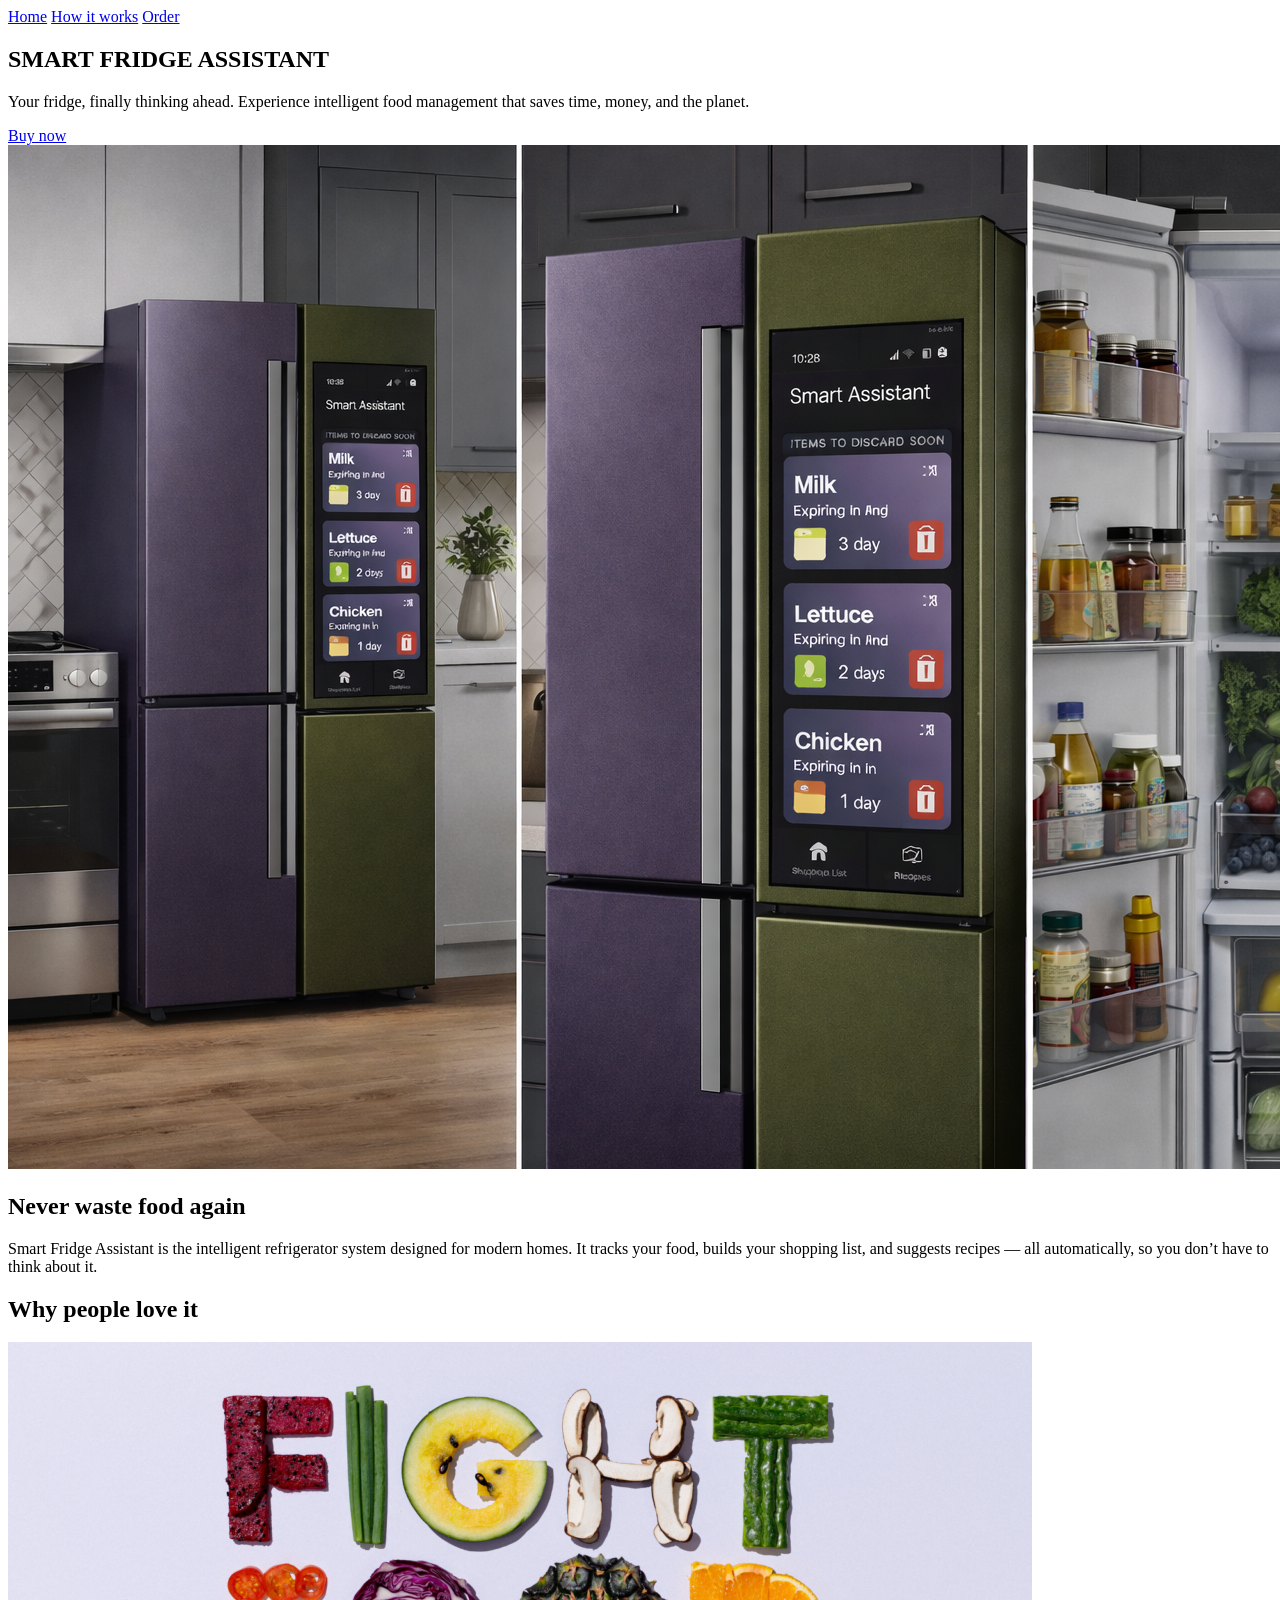
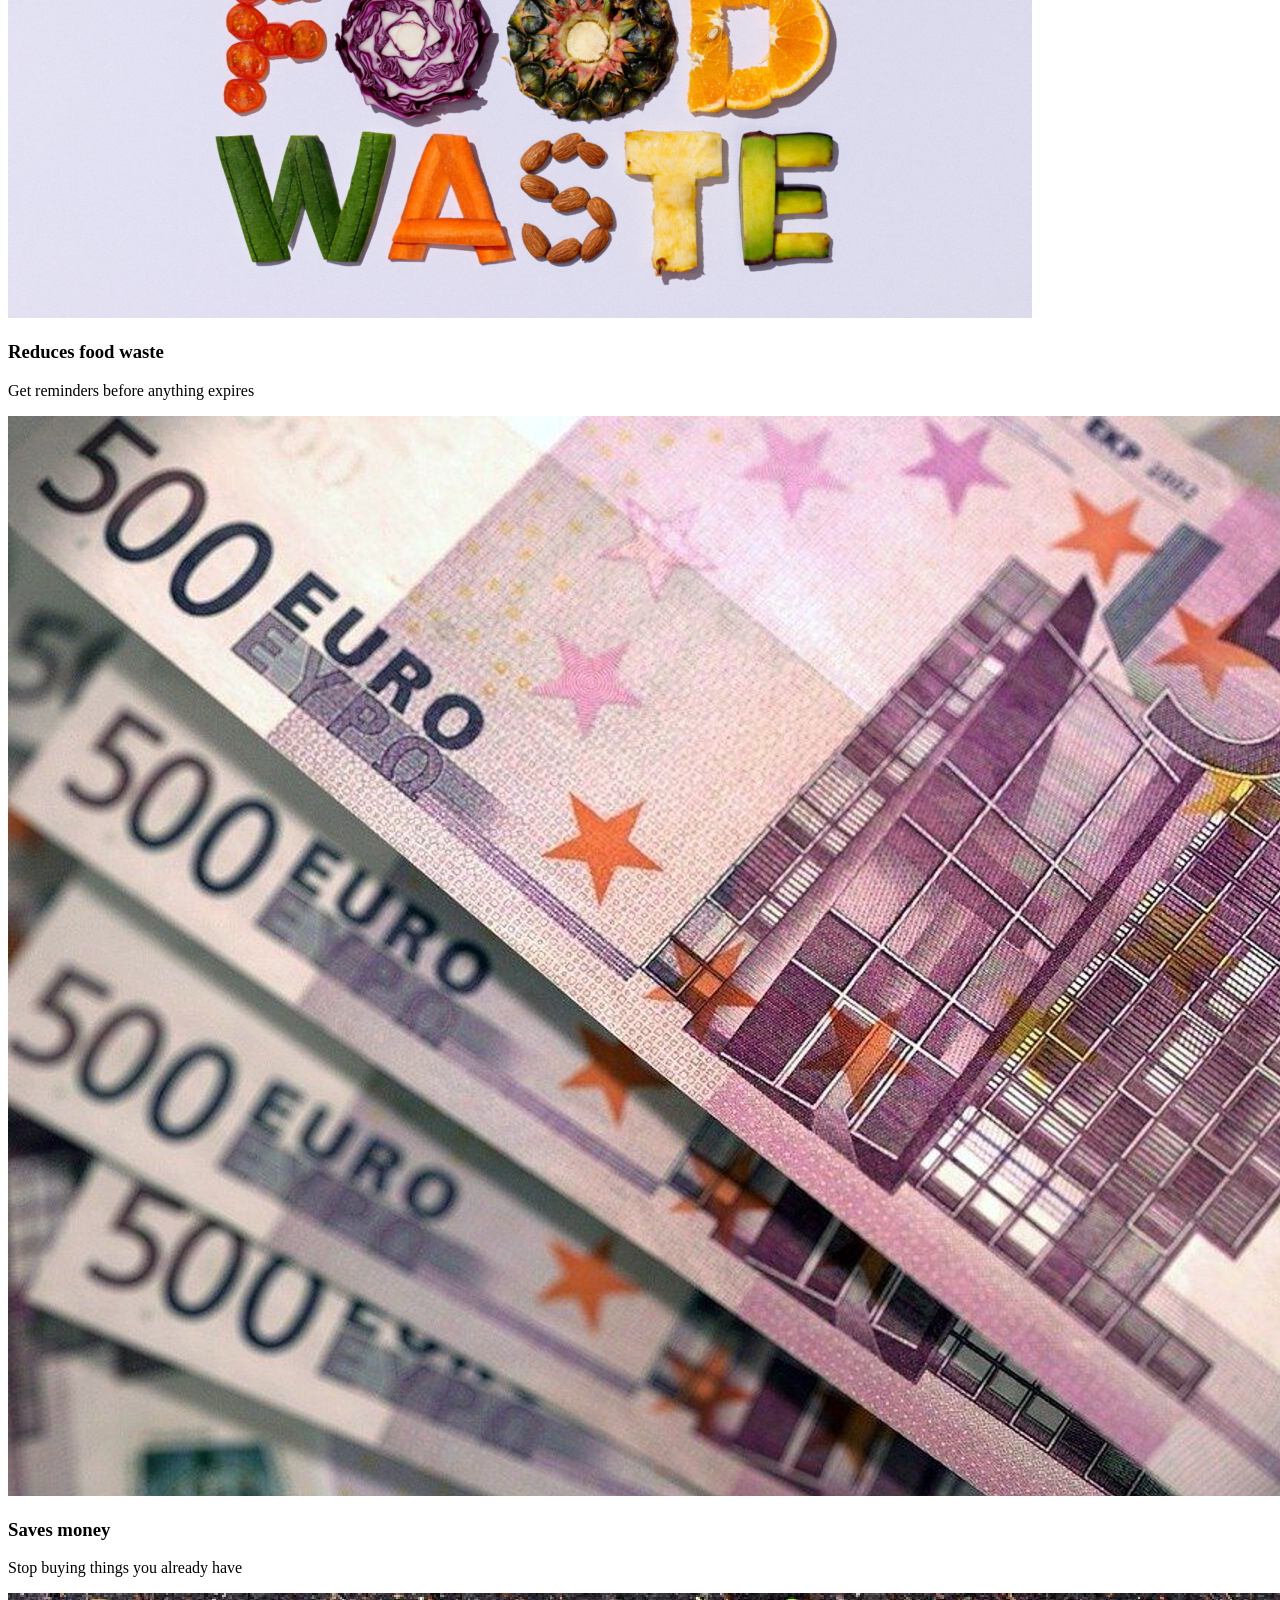
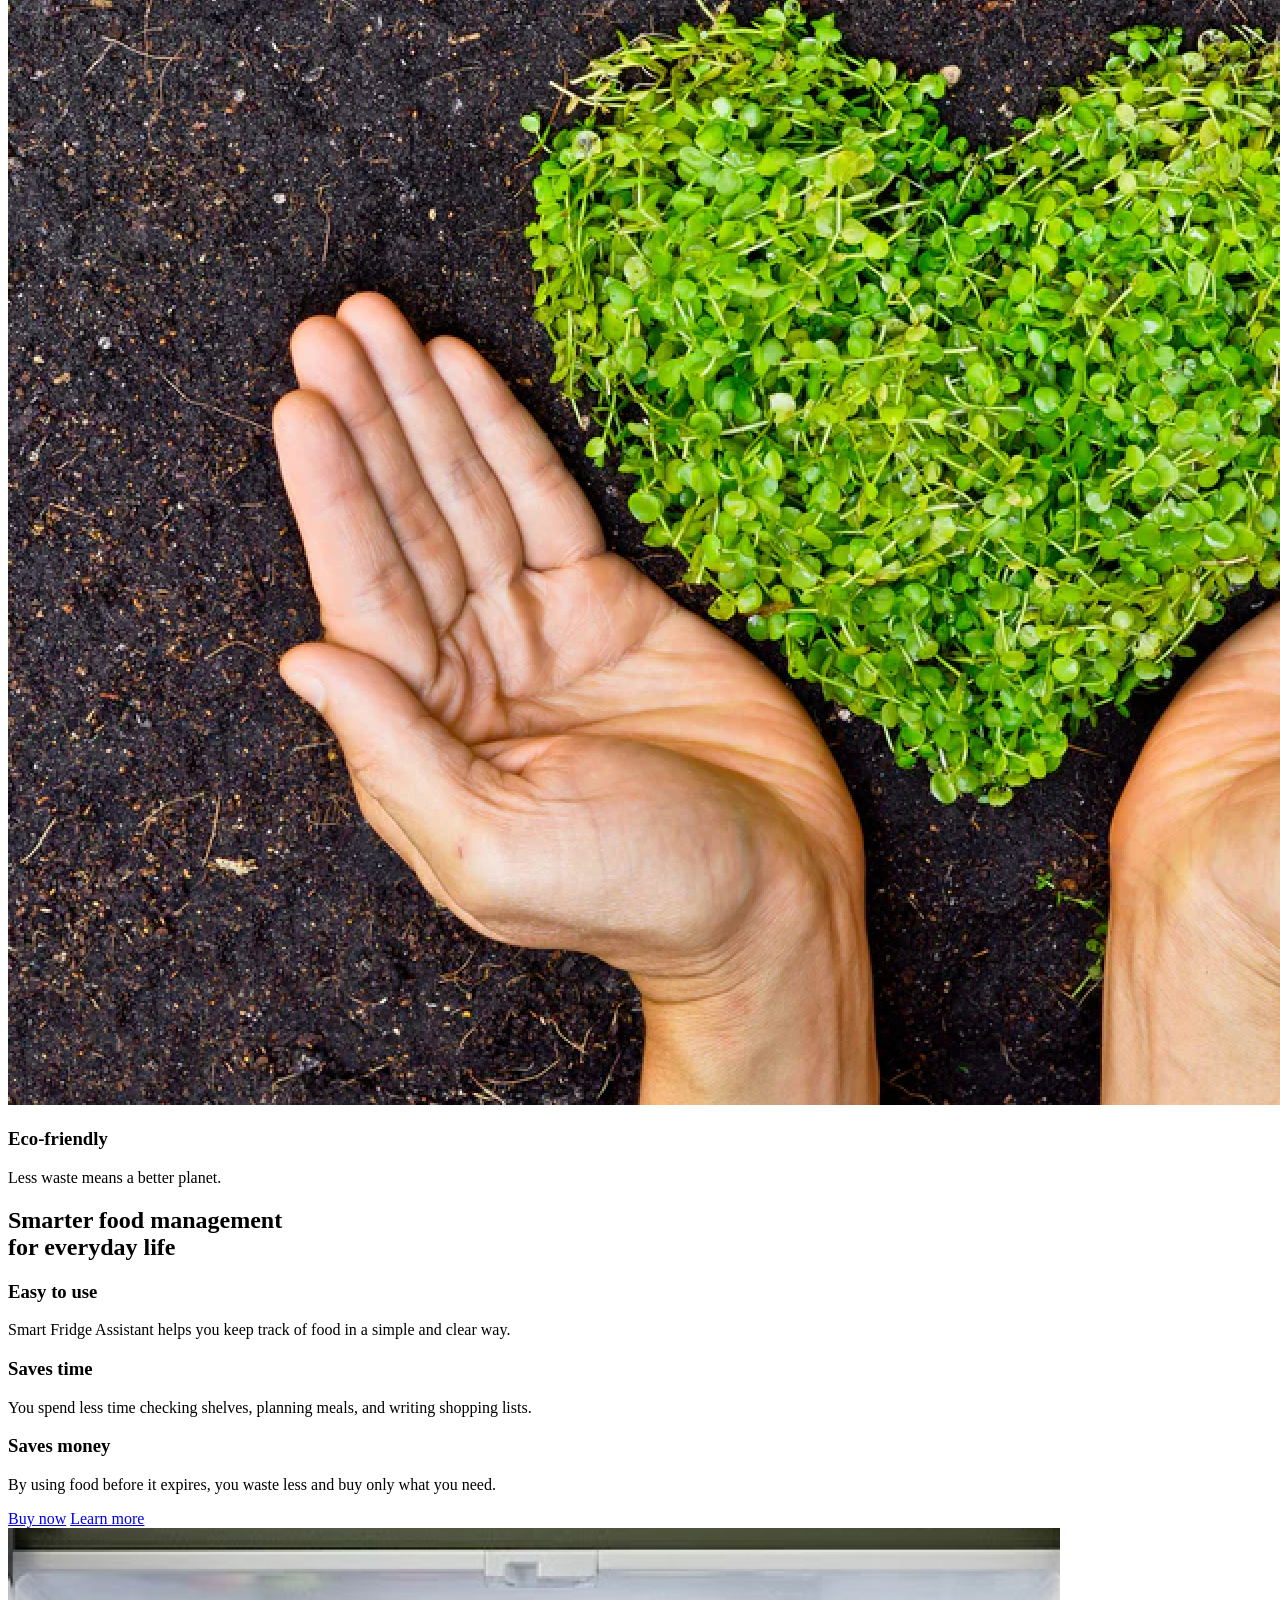
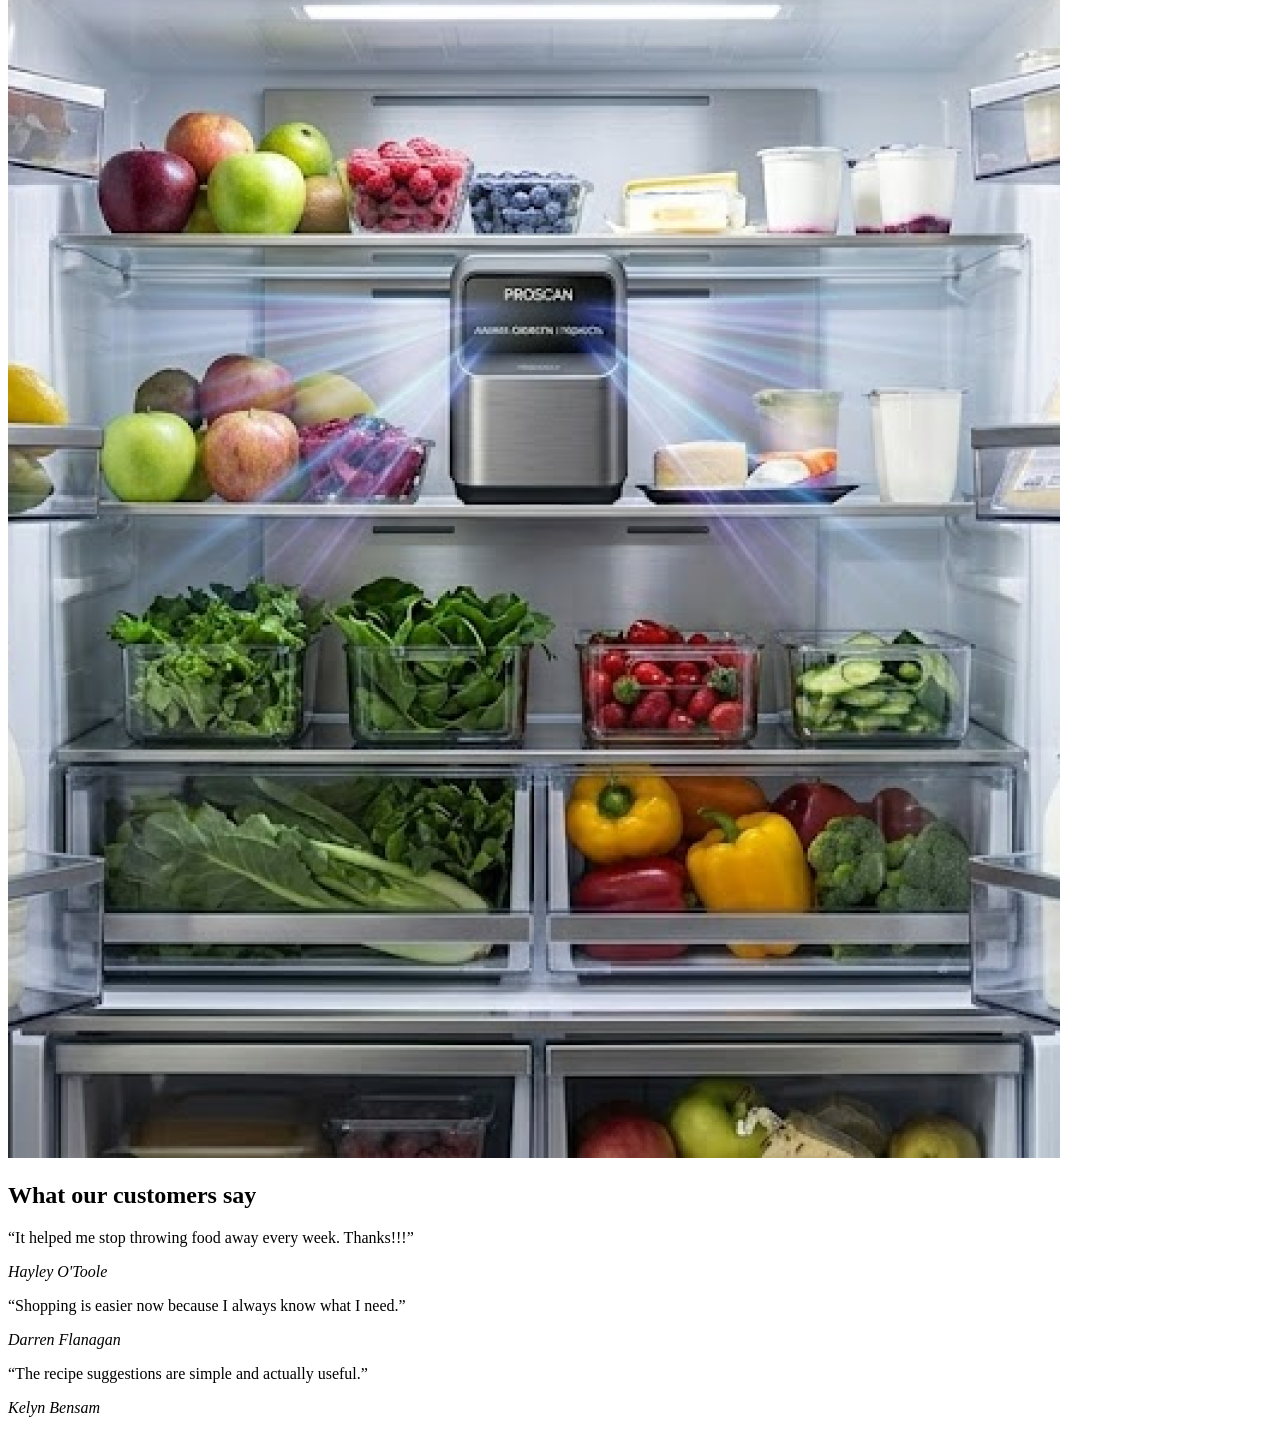
==== index.html @ 341b40de "Add files via upload" ====
<!DOCTYPE html>
<html lang="en">
<head>
  <meta charset="UTF-8" />
  <meta name="viewport" content="width=device-width, initial-scale=1.0" />
  <title>Smart Fridge Assistant</title>
  <link rel="stylesheet" href="style.css" />
</head>
<body>
  <!--Navigation bar-->
  <header class="navbar">
  <div class="nav-links">
    <a href="index.html">Home</a>
    <a href="features.html">How it works</a>
    <a href="order.html">Order</a>
  </div>
</header>

  <!-- Block 1 Hero Section-->
  <section class="hero">
    <div class="content">
      <h1 class="title1">SMART FRIDGE ASSISTANT</h1>

      <p class="description">
        Your fridge, finally thinking ahead. Experience intelligent food
        management that saves time, money, and the planet.
      </p>

      <a href="order.html" class="button button-dark">Buy now</a>
    </div>

    <div class="hero-image">
      <img src="Assets/Photo1.png" alt="Smart Fridge Assistant" />
    </div>
  </section>

  <!-- Block 2 Features section-->
  <section class="features">
    <div class="content intro-text">
      <h2 class="section-heading">Never waste food again</h2>
      <p class="description">
        Smart Fridge Assistant is the intelligent refrigerator system designed for modern homes.
        It tracks your food, builds your shopping list, and suggests recipes — all automatically,
        so you don’t have to think about it.
      </p>
    </div>

    <h2 class="title">Why people love it</h2>

    <div class="features-grid">
      <div class="feature-card">
        <img src="Assets/food.png" alt="Food waste" />
        <h3>Reduces food waste</h3>
        <p>Get reminders before anything expires</p>
      </div>

      <div class="feature-card">
        <img src="Assets/money.jpg" alt="Money saving" />
        <h3>Saves money</h3>
        <p>Stop buying things you already have</p>
      </div>

      <div class="feature-card">
        <img src="Assets/eco.png" alt="Eco friendly" />
        <h3>Eco-friendly</h3>
        <p>Less waste means a better planet.</p>
      </div>
    </div>
  </section>

  <!-- Block 3 Information section-->
  <section class="info-block">
    <div class="content">
      <h2 class="section-heading">Smarter food management<br> for everyday life</h2>

      <div class="info-item">
        <h3>Easy to use</h3>
        <p class="description">
          Smart Fridge Assistant helps you keep track of food in a simple and clear way.
        </p>
      </div>

      <div class="info-item">
        <h3>Saves time</h3>
        <p class="description">
          You spend less time checking shelves, planning meals, and writing shopping lists.
        </p>
      </div>

      <div class="info-item">
        <h3>Saves money</h3>
        <p class="description">
          By using food before it expires, you waste less and buy only what you need.
        </p>
      </div>

      <div class="buttons-row">
        <a href="order.html" class="button button-dark">Buy now</a>
        <a href="features.html" class="button button-light">Learn more</a>
      </div>
    </div>

    <div class="hero-image">
      <img src="Assets/Photo4.png" alt="Smart fridge interior" />
    </div>
  </section>

  <!-- Block 4 Reviews section-->
<section class="reviews">
  <h2 class="title">What our customers say</h2>

  <div class="reviews-grid">
    <div class="review-card">
      <p class="review-text">
        “It helped me stop throwing food away every week. Thanks!!!”
      </p>
      <p class="review-name"><i>Hayley O'Toole</i></p>
    </div>

    <div class="review-card">
      <p class="review-text">
        “Shopping is easier now because I always know what I need.”
      </p>
      <p class="review-name"><i>Darren Flanagan</i></p>
    </div>

    <div class="review-card">
      <p class="review-text">
        “The recipe suggestions are simple and actually useful.”
      </p>
      <p class="review-name"><i>Kelyn Bensam</i></p>
    </div>
  </div>
</section>

</body>
</html>
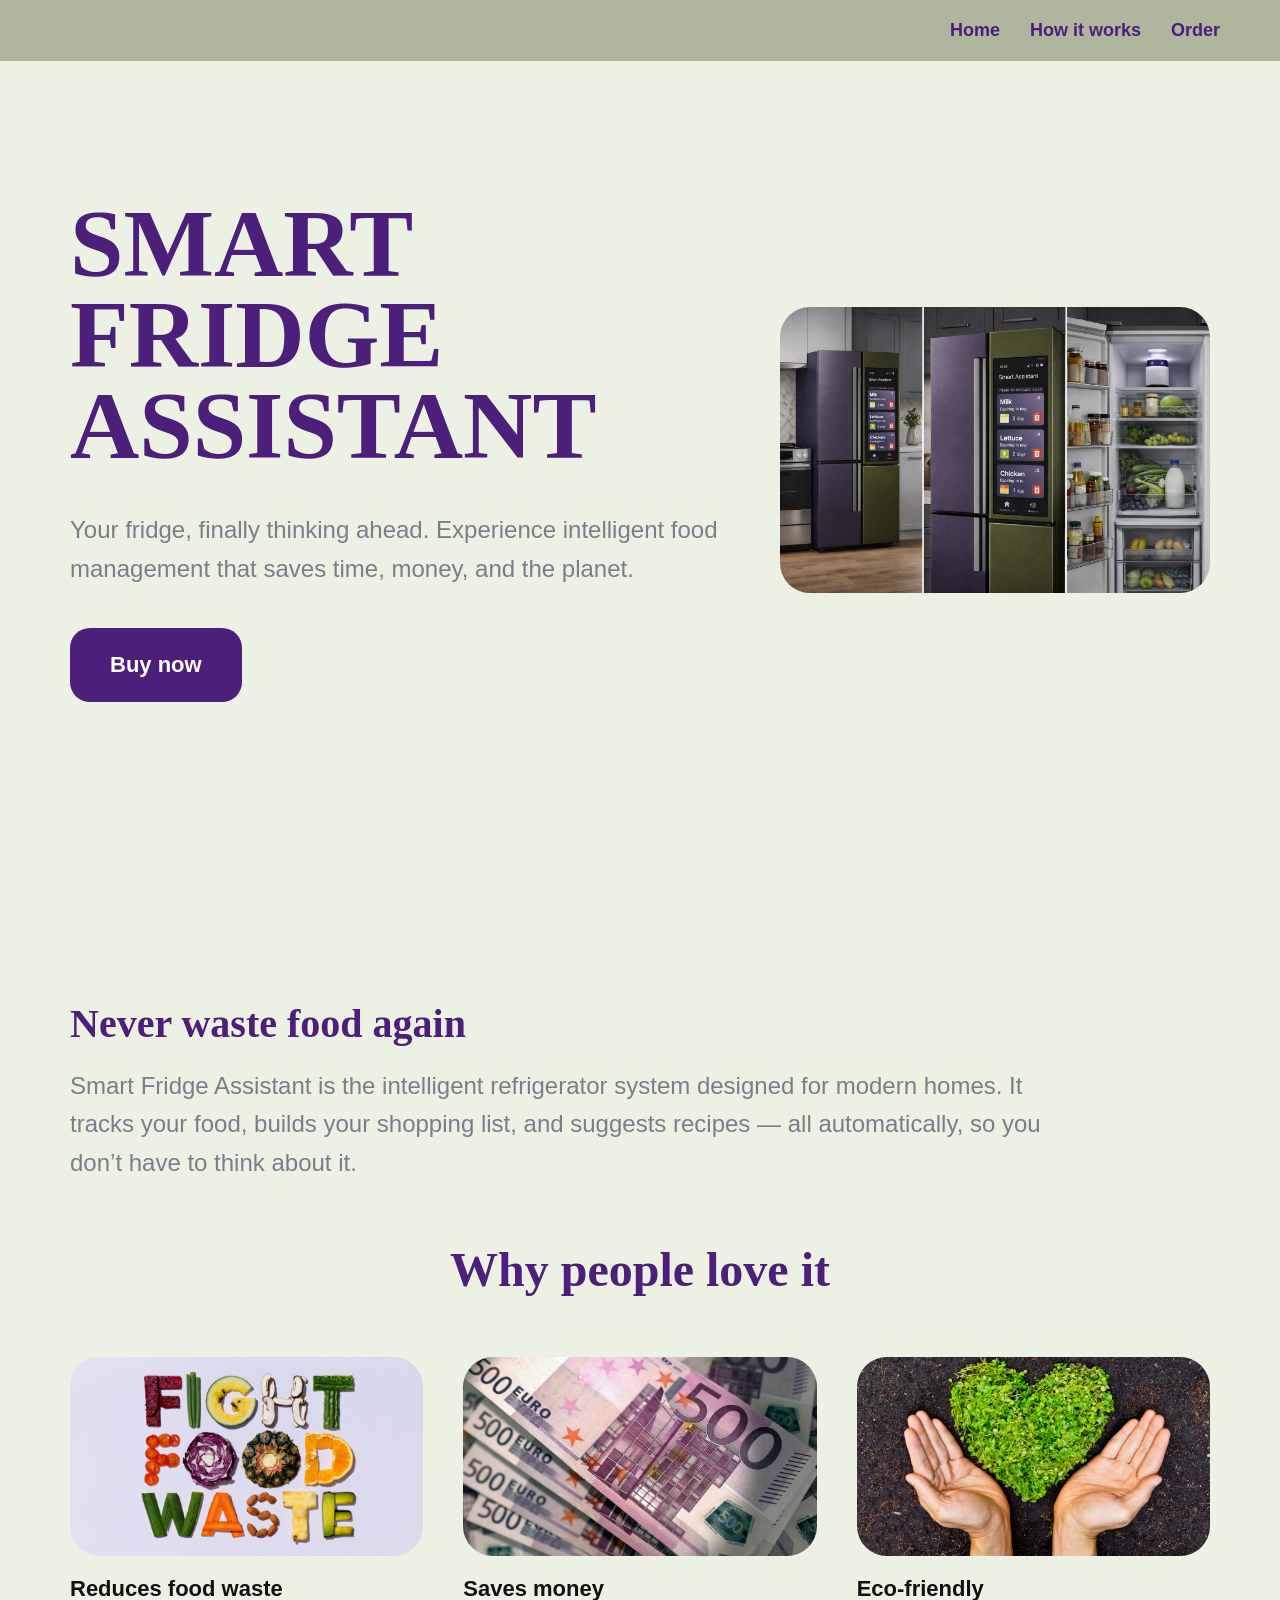
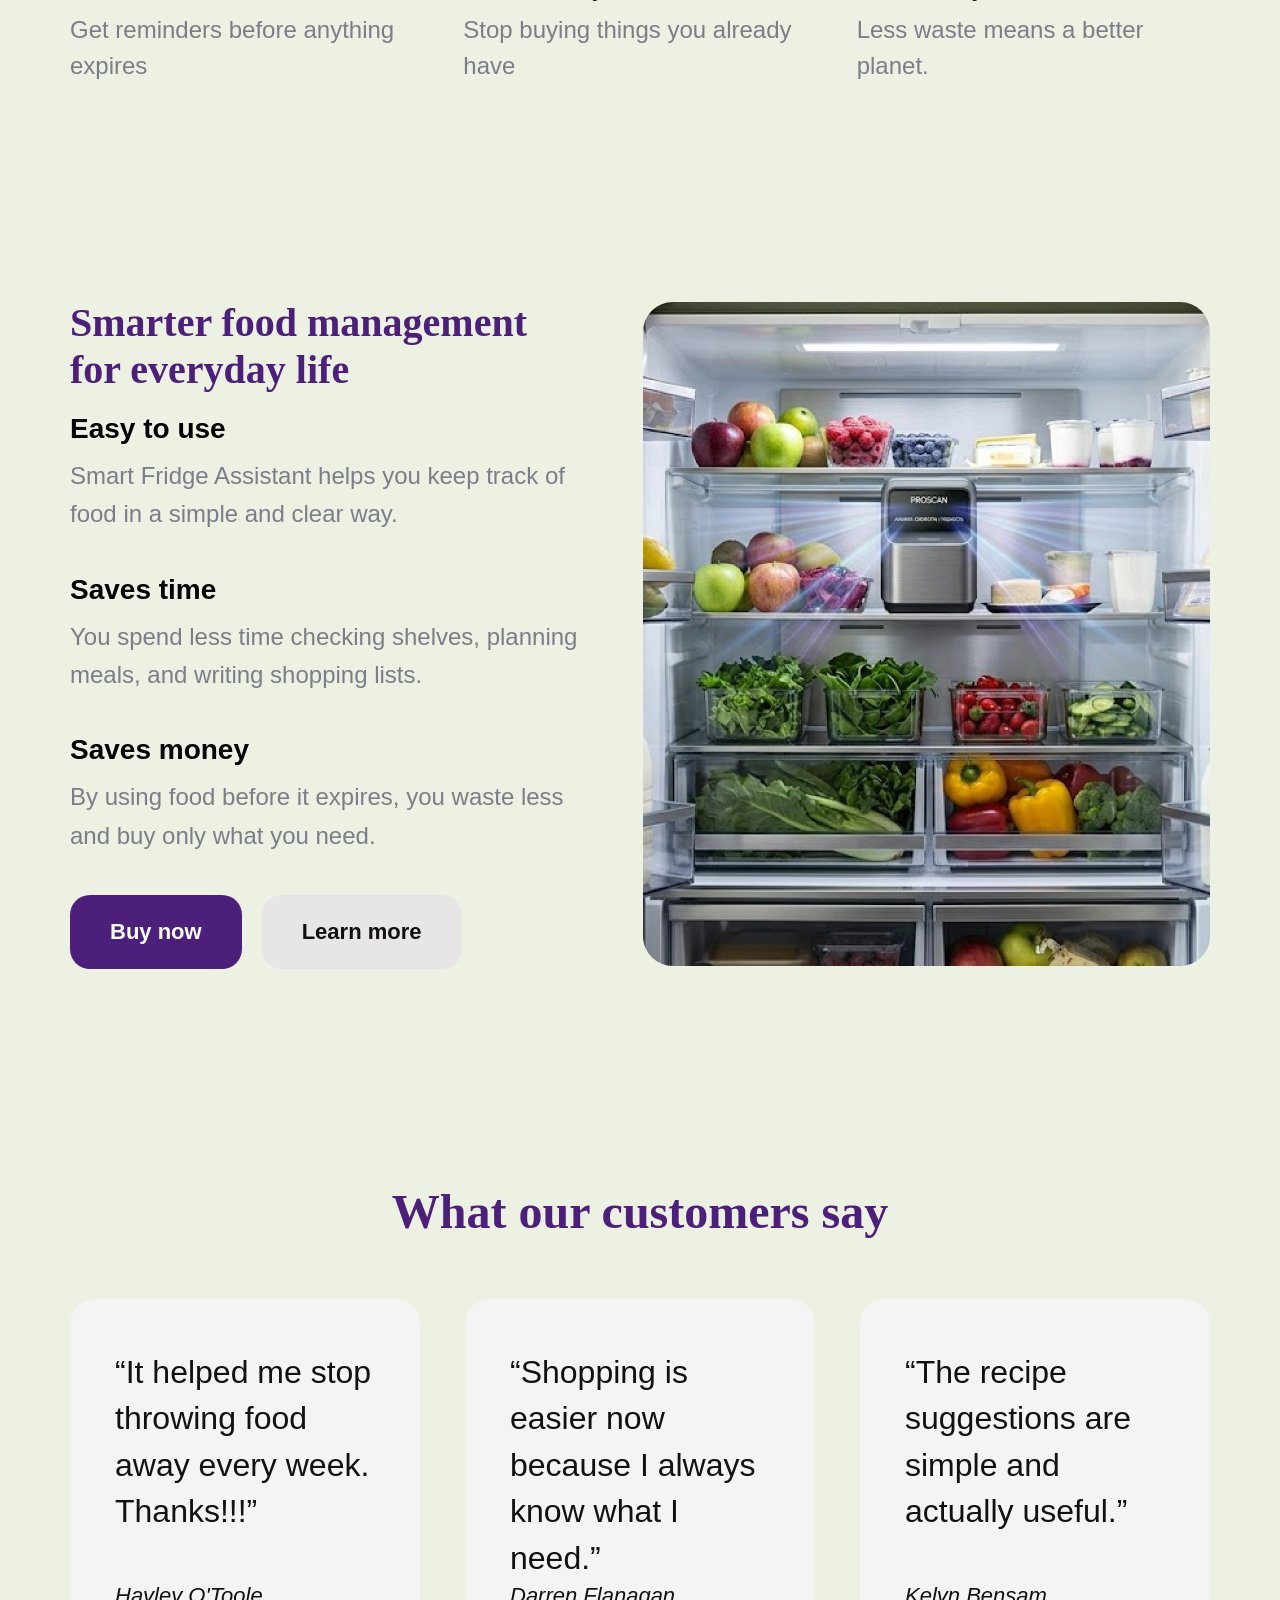
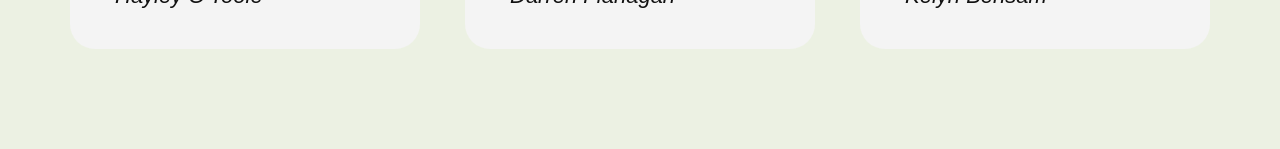
==== commit b49bf979: "Update index.html" ====
--- a/index.html
+++ b/index.html
@@ -4,7 +4,7 @@
   <meta charset="UTF-8" />
   <meta name="viewport" content="width=device-width, initial-scale=1.0" />
   <title>Smart Fridge Assistant</title>
-  <link rel="stylesheet" href="style.css" />
+  <link rel="stylesheet" href="Style.css" />
 </head>
 <body>
   <!--Navigation bar-->
@@ -134,4 +134,4 @@
 </section>
 
 </body>
-</html>+</html>
--- a/Style.css
+++ b/Style.css
@@ -0,0 +1,344 @@
+
+/* Sets background color, main font, and default text color for the whole site */
+body {
+  background-color: #ECF1E3;
+  font-family: Inter, "Segoe UI", sans-serif;
+  color: #111;
+}
+.title1{
+    font-family: 'Sekuya', "Segoe UI";
+}
+
+/* Reset styles */
+* {
+  margin: 0;
+  padding: 0;
+  box-sizing: border-box;
+}
+
+/* Reusable text containers and headings used across multiple sections */
+
+.content {
+  max-width: 700px;
+}
+
+.description {
+  font-size: 24px;
+  line-height: 1.6;
+  color: #7a7f87;
+}
+
+.title {
+  text-align: center;
+  font-size: 48px;
+  color: #4b1f7a;
+  margin-bottom: 60px;
+  font-family: 'Sekuya', "Segoe UI";
+}
+
+.section-heading {
+  font-size: 40px;
+  font-weight: 700;
+  margin-bottom: 20px;
+  color: #4b1f7a;
+  font-family: 'Sekuya', "Segoe UI";
+}
+
+/* Base button style used for all buttons on the website */
+
+.button {
+  display: inline-block;
+  text-decoration: none;
+  font-size: 22px;
+  font-weight: 700;
+  padding: 24px 40px;
+  border-radius: 20px;
+  transition: 0.3s ease;
+}
+
+/* Hover effect for buttons */
+/* Makes the button bigger and adds shadow to create interaction */
+.button:hover {
+  transform: scale(1.08);
+  box-shadow: 0 20px 40px rgba(80, 70, 180, 0.25);
+}
+
+/* Dark button version */
+.button-dark {
+  background: #4b1f7a;
+  color: white;
+}
+
+/* Light button version */
+.button-light {
+  background: #e7e5e5;
+  color: #111;
+}
+
+/* Gives images full width inside their blocks and rounded corners */
+
+.hero-image img,
+.feature-card img {
+  width: 100%;
+  display: block;
+  border-radius: 30px;
+}
+
+/* Main first screen of the homepage with text and image */
+
+.hero {
+  min-height: 100vh;
+  display: flex;
+  align-items: center;
+  justify-content: space-between;
+  gap: 60px;
+  padding: 60px 70px;
+}
+
+/* Makes the first title very strong and visually important */
+.hero h1 {
+  font-size: 96px;
+  line-height: 0.95;
+  font-weight: 800;
+  color: #4b1f7a;
+  margin-bottom: 40px;
+}
+
+/* Adds space below text and limits width for better readability */
+.hero .description {
+  max-width: 760px;
+  margin-bottom: 40px;
+}
+
+/* Controls hero image size */
+.hero-image img {
+  max-width: 850px;
+}
+
+/* ===== Block 2: Features section ===== */
+/* Section that explains key benefits of the product */
+
+.features {
+  padding: 100px 70px;
+}
+
+/* Intro text block before feature cards */
+.intro-text {
+  max-width: 1000px;
+  margin-bottom: 60px;
+}
+
+/* Layout for the three feature cards */
+/* Flexbox places cards in one row with space between them */
+.features-grid {
+  display: flex;
+  gap: 40px;
+  justify-content: space-between;
+}
+
+/* Each card takes equal available space */
+.feature-card {
+  flex: 1;
+}
+
+/* Space below the image inside each feature card */
+.feature-card img {
+  margin-bottom: 20px;
+}
+
+/* Feature card heading style */
+.feature-card h3 {
+  font-size: 22px;
+  margin-bottom: 10px;
+}
+
+/* Feature card paragraph style */
+.feature-card p {
+  font-size: 24px;
+  color: #7a7f87;
+  line-height: 1.5;
+}
+
+/* ===== Block 3: Info section ===== */
+/* Section with more detailed product benefits and buttons */
+
+.info-block {
+  min-height: 100vh;
+  display: flex;
+  align-items: center;
+  justify-content: space-between;
+  gap: 60px;
+  padding: 100px 70px;
+}
+
+.info-item {
+  margin-bottom: 40px;
+}
+
+.info-item h3 {
+  font-size: 28px;
+  margin-bottom: 12px;
+  color: #000;
+}
+
+.info-item .description {
+  max-width: 560px;
+}
+
+/* Layout for buttons in one row */
+.buttons-row {
+  display: flex;
+  gap: 20px;
+  margin-top: 20px;
+}
+
+.info-block .hero-image img {
+  max-width: 620px;
+}
+
+/* ===== Block 4: Reviews section ===== */
+/* Customer reviews displayed as cards */
+
+.reviews {
+  padding: 100px 70px;
+}
+
+.reviews .big-title {
+  margin-bottom: 60px;
+}
+
+/* Layout for review cards */
+.reviews-grid {
+  display: flex;
+  gap: 45px;
+  justify-content: space-between;
+}
+
+/* Review card design */
+/* Uses background, padding, and rounded corners to separate each review visually */
+.review-card {
+  flex: 1;
+  background: #f4f4f4;
+  border-radius: 25px;
+  padding: 50px 45px 40px;
+  min-height: 350px;
+  display: flex;
+  flex-direction: column;
+  justify-content: space-between;
+}
+
+.review-text {
+  font-size: 32px;
+  line-height: 1.45;
+  color: #111;
+}
+
+.review-name {
+  font-size: 22px;
+  color: #111;
+  
+}
+
+/* ===== Second page hero ===== */
+/* Full-screen background image section for the Features page */
+
+.page-hero {
+  min-height: 100vh;
+  background-image: url("Assets/Photo2.png");
+  background-size: cover;
+  background-position: center;
+}
+
+/* Dark overlay over the background image */
+/* Helps white text stay readable on top of the image */
+.page-hero-overlay {
+  min-height: 100vh;
+  background: rgba(0, 0, 0, 0.45);
+  display: flex;
+  justify-content: center;
+  align-items: center;
+  text-align: center;
+  padding: 40px 20px;
+}
+
+/* Limits width of hero content */
+.page-hero-content {
+  max-width: 900px;
+}
+
+/* ===== Second page details ===== */
+/* Section with three explanatory steps */
+
+.details {
+  padding: 90px 70px 110px;
+}
+
+.steps-grid {
+  display: flex;
+  justify-content: space-between;
+  gap: 80px;
+  margin-bottom: 90px;
+}
+
+/* Individual step card size */
+.step-card {
+  flex: 1;
+  max-width: 320px;
+}
+
+/* Step title style */
+.step-card h2 {
+  font-size: 38px;
+  line-height: 1.15;
+  font-weight: 800;
+  color: #000;
+  margin-bottom: 28px;
+}
+
+/* Step description text style */
+.step-card p {
+  font-size: 26px;
+  line-height: 1.5;
+  color: #7a7f87;
+  margin-bottom: 34px;
+}
+
+/* ===== Navbar ===== */
+/* Fixed top navigation that stays visible while scrolling */
+
+.navbar {
+  position: fixed;
+  top: 0;
+  left: 0;
+  width: 100%;
+
+  display: flex;
+  justify-content: flex-end;
+
+  padding: 20px 60px;
+  background: #B0B59E;
+  backdrop-filter: blur(10px);
+
+  z-index: 1000;
+}
+
+/* Navigation links container */
+.nav-links {
+  display: flex;
+  gap: 30px;
+}
+
+/* Style for navigation links */
+.nav-links a {
+  text-decoration: none;
+  font-size: 18px;
+  font-weight: 600;
+  color: #4b1f7a;
+  transition: 0.2s ease;
+}
+
+/* Hover effect for navigation links */
+/* Slight opacity change gives visual feedback */
+.nav-links a:hover {
+  opacity: 0.6;
+}
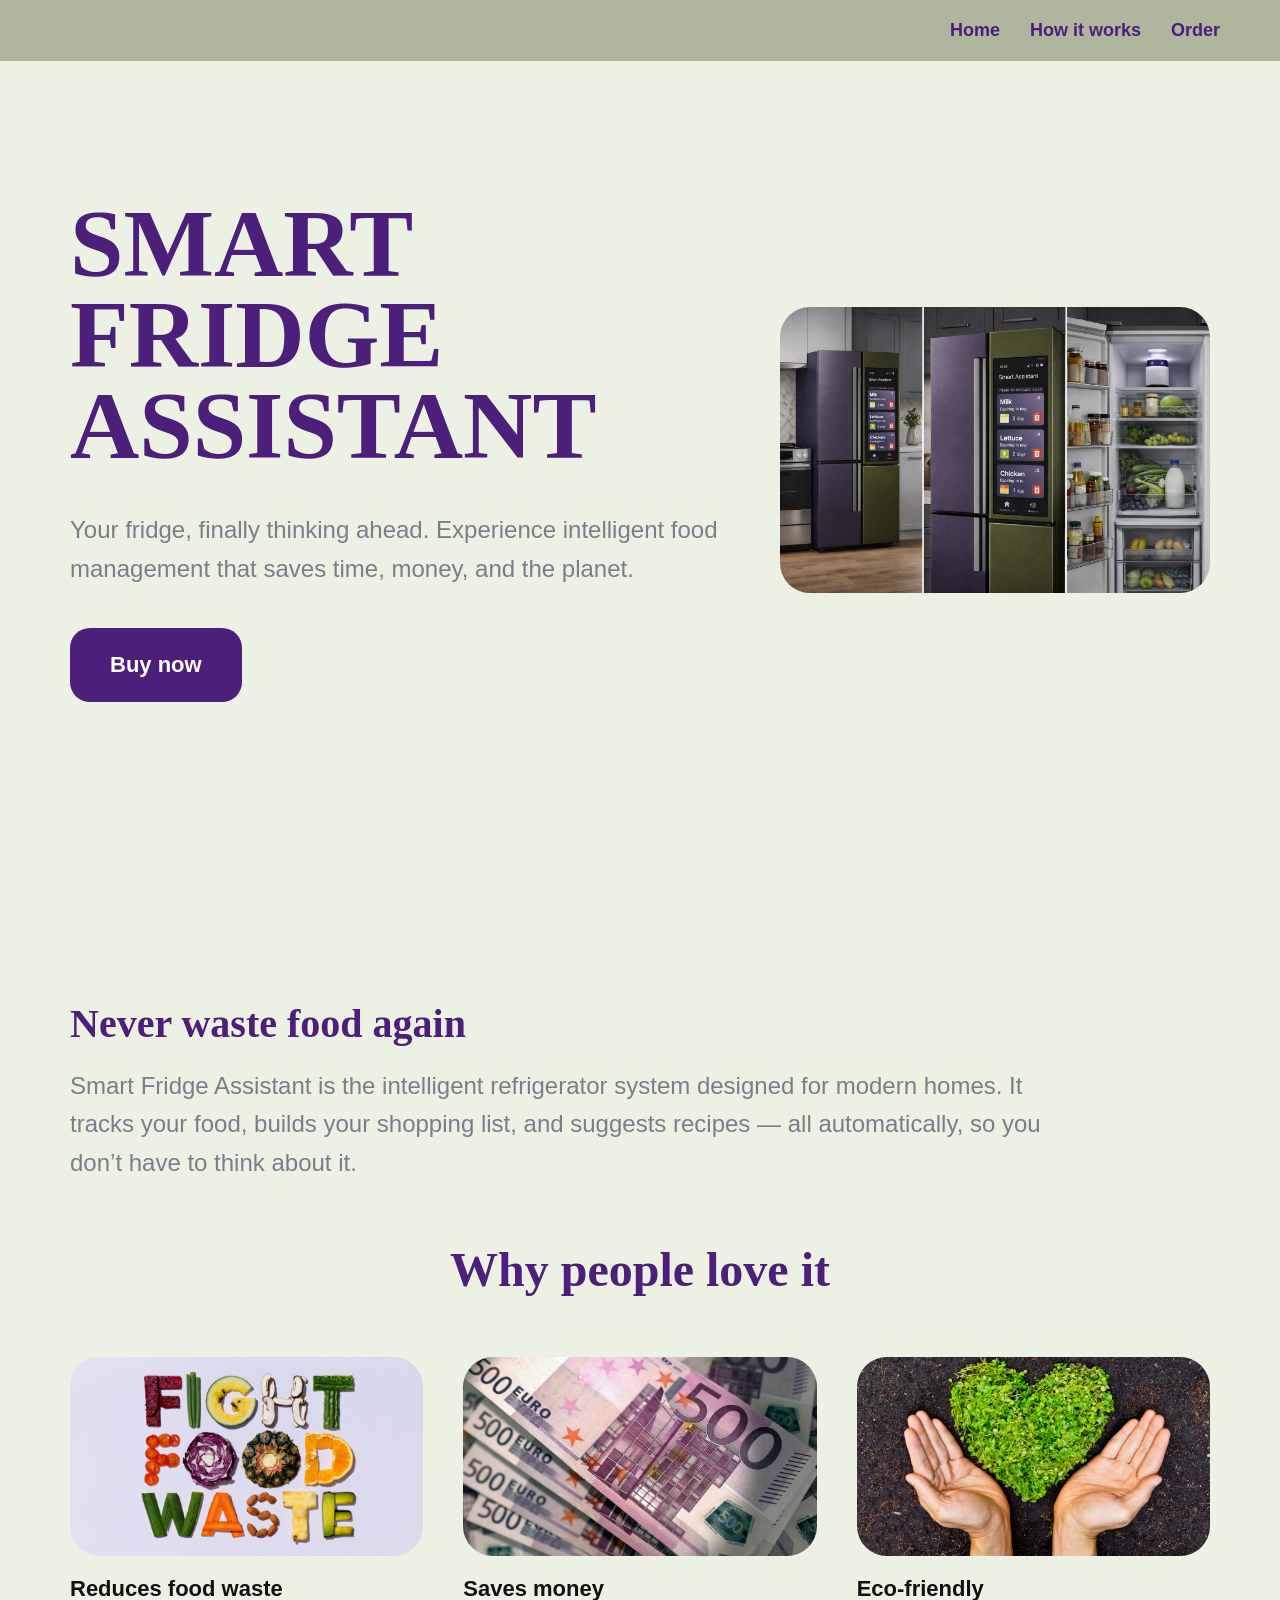
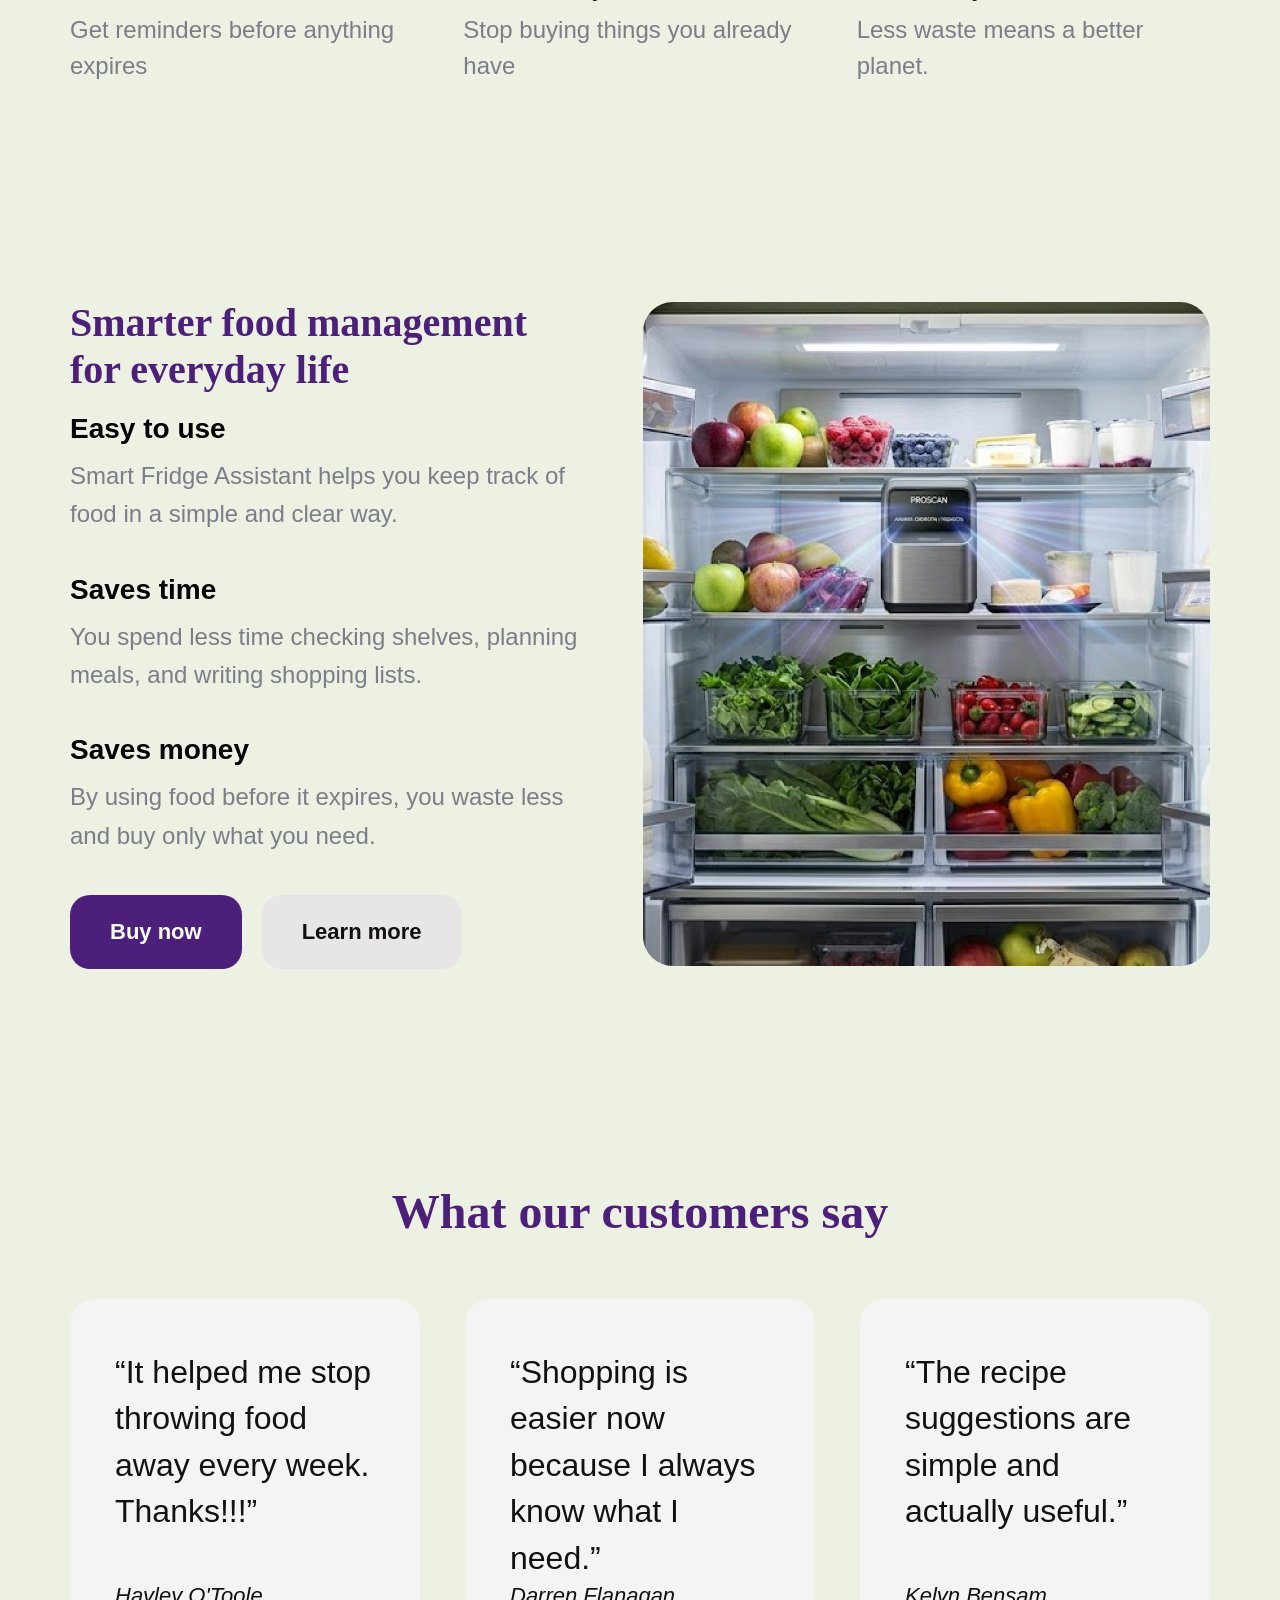
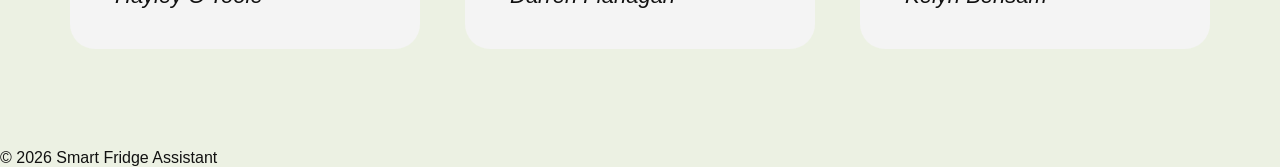
==== commit 0bcd3e93: "Update index.html" ====
--- a/index.html
+++ b/index.html
@@ -132,6 +132,10 @@
     </div>
   </div>
 </section>
+  
+  <footer>
+  <p>© 2026 Smart Fridge Assistant</p>
+</footer>
 
 </body>
 </html>
